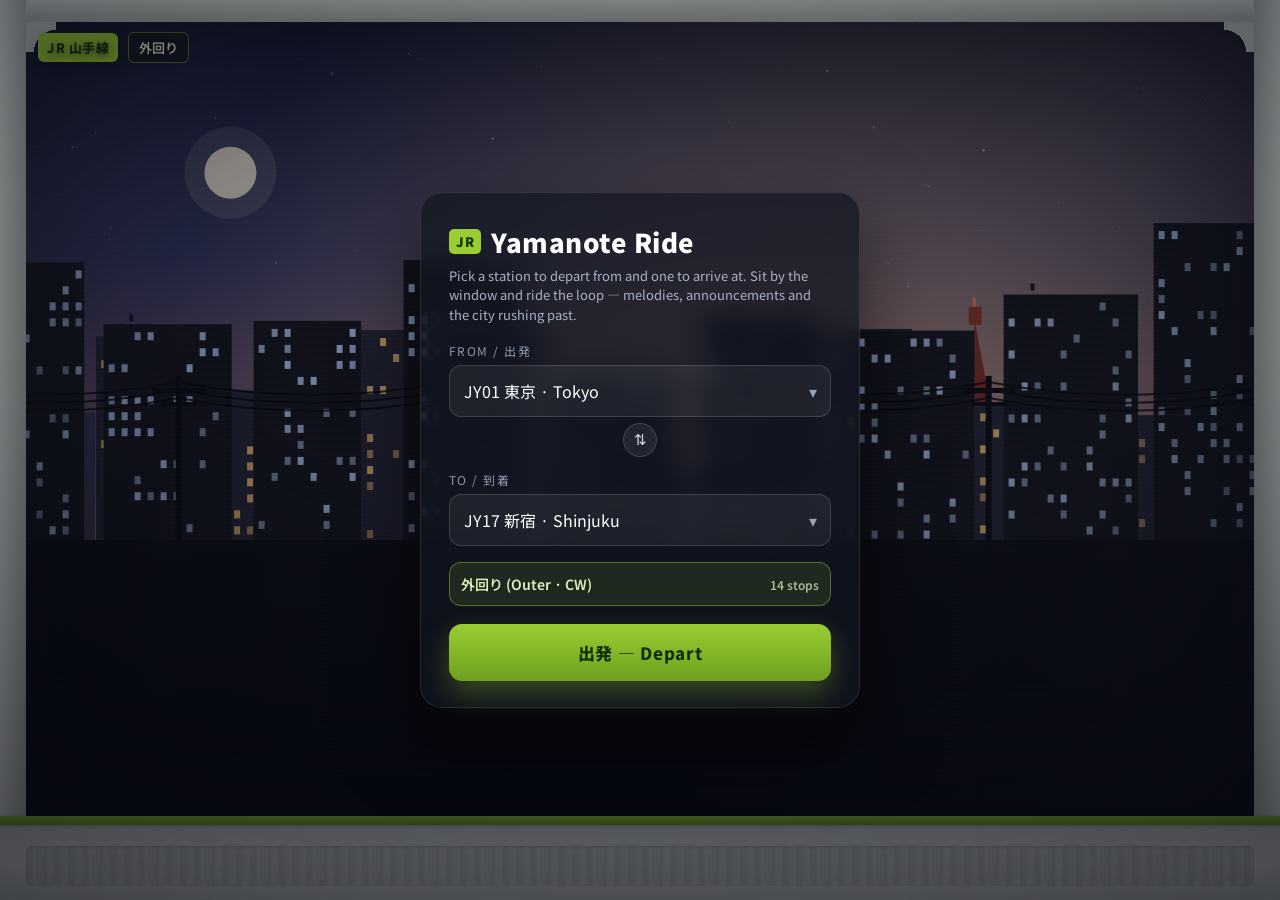
==== JR-ride.html @ 26946962 "Add files via upload" ====
<!--
  ============================================================
   YAMANOTE RIDE  —  ride the window, not the map
  ============================================================
   HOW TO ADD YOUR OWN SOUNDS
   --------------------------------------------------------
   Every station below has a `sounds` object:
       melody       -> departure melody (plays when LEAVING that station)
       announcement -> arrival announcement (plays when PULLING IN)
       ambience     -> optional per-station platform ambience (looped)
   Put a URL (mp3/ogg/wav) in any of these. Leave it null and a
   synthesized placeholder is generated automatically, so the ride
   is never silent or broken.

   Shared sounds live in SHARED below:
       doorChime        -> short chime when doors close / depart
       transitAmbience  -> looping "train running" sound (overrides synth clatter)

   Example:
       sounds:{ melody:'sounds/shibuya_melody.mp3',
                announcement:'sounds/shibuya_arrival.mp3',
                ambience:null }

   You can also tune the pacing in TIMING / SPEED near the bottom
   of the CONFIG block.
  ============================================================
-->
<!DOCTYPE html>
<html lang="ja">
<head>
<meta charset="utf-8">
<meta name="viewport" content="width=device-width, initial-scale=1, maximum-scale=1">
<link rel="preconnect" href="https://fonts.googleapis.com">
<link rel="preconnect" href="https://fonts.gstatic.com" crossorigin>
<link href="https://fonts.googleapis.com/css2?family=Noto+Sans+JP:wght@400;500;700;900&family=M+PLUS+Rounded+1c:wght@500;700;800&display=swap" rel="stylesheet">
<style>
  :root{
    --green:#9ACD32;        /* Yamanote uguisu green */
    --green-deep:#6fa01f;
    --ink:#1c2230;
    --paper:#f6f5ef;
    --frame:#cfd2cf;
    --frame-dark:#9aa09a;
  }
  *{box-sizing:border-box;margin:0;padding:0}
  html,body{height:100%;overflow:hidden;background:#0a0d18;
    font-family:"Noto Sans JP","Hiragino Kaku Gothic ProN","Hiragino Sans","Yu Gothic",sans-serif;
    color:#fff;-webkit-font-smoothing:antialiased;user-select:none;-webkit-user-select:none}
  #app{position:fixed;inset:0;overflow:hidden}
  canvas{position:absolute;inset:0;width:100%;height:100%;display:block}

  /* ---------- glass / reflection ---------- */
  #glass{position:absolute;inset:0;pointer-events:none;z-index:5;
    box-shadow:inset 0 0 220px rgba(4,6,14,.72);
    background:
      linear-gradient(115deg, rgba(255,255,255,.05) 0%, rgba(255,255,255,0) 22%, rgba(255,255,255,0) 60%, rgba(255,255,255,.03) 100%),
      repeating-linear-gradient(0deg, rgba(255,255,255,.012) 0 2px, rgba(0,0,0,0) 2px 4px);}

  /* ---------- train interior window frame ---------- */
  #frame{position:absolute;inset:0;pointer-events:none;z-index:6}
  .bar{position:absolute;background:linear-gradient(180deg,#e7e9e4,#c2c6c1)}
  #f-top{top:0;left:0;right:0;height:22px;background:linear-gradient(180deg,#d7dad5,#a9aea8)}
  #f-left{top:0;bottom:0;left:0;width:26px;background:linear-gradient(90deg,#e3e6e1,#aeb3ad)}
  #f-right{top:0;bottom:0;right:0;width:26px;background:linear-gradient(270deg,#e3e6e1,#aeb3ad)}
  #f-bottom{left:0;right:0;bottom:0;height:84px;background:linear-gradient(180deg,#c8ccc6,#e9ebe6 55%,#d2d6cf)}
  #f-bottom::before{content:"";position:absolute;top:0;left:0;right:0;height:9px;
    background:linear-gradient(180deg,var(--green),var(--green-deep));
    box-shadow:0 1px 4px rgba(0,0,0,.25)}
  #f-bottom::after{content:"";position:absolute;left:26px;right:26px;bottom:14px;height:40px;border-radius:6px;
    background:repeating-linear-gradient(90deg,#bfc3bd 0 7px,#cdd1cb 7px 14px);
    box-shadow:inset 0 1px 3px rgba(0,0,0,.18);opacity:.85}
  /* rounded inner corners */
  .corner{position:absolute;width:30px;height:30px;background:radial-gradient(circle at var(--cx) var(--cy), transparent 0 22px, #c2c6c1 22px)}
  #c-tl{top:22px;left:26px;--cx:100%;--cy:100%}
  #c-tr{top:22px;right:26px;--cx:0;--cy:100%}

  /* ---------- HUD ---------- */
  #hud{position:absolute;top:32px;left:38px;z-index:8;display:flex;gap:10px;align-items:center;
    text-shadow:0 2px 8px rgba(0,0,0,.6);transition:opacity .5s}
  .badge{background:var(--green);color:#13310a;font-weight:800;border-radius:6px;
    padding:5px 9px;font-size:13px;letter-spacing:.04em;box-shadow:0 4px 14px rgba(0,0,0,.35)}
  #dirTag{font-size:13px;font-weight:600;color:#e9efd9;background:rgba(20,26,16,.5);
    border:1px solid rgba(154,205,50,.5);padding:5px 10px;border-radius:6px;backdrop-filter:blur(4px)}

  /* ---------- station sign ---------- */
  #signWrap{position:absolute;left:50%;top:14%;transform:translate(-50%,30px);z-index:9;
    opacity:0;transition:transform .7s cubic-bezier(.2,.8,.2,1),opacity .6s;pointer-events:none;width:min(560px,86vw)}
  #signWrap.show{opacity:1;transform:translate(-50%,0)}
  #sign{background:var(--paper);border-radius:14px;padding:16px 20px 12px;color:var(--ink);
    box-shadow:0 18px 50px rgba(0,0,0,.55),0 0 0 3px rgba(255,255,255,.5) inset;position:relative;
    font-family:"M PLUS Rounded 1c","Noto Sans JP",sans-serif}
  #sign .kana{font-size:14px;color:#7a8068;text-align:center;letter-spacing:.18em;font-weight:500}
  #sign .kanji{font-size:clamp(34px,7vw,52px);font-weight:800;text-align:center;line-height:1.05;letter-spacing:.06em}
  #sign .romaji{font-size:15px;text-align:center;letter-spacing:.34em;text-transform:uppercase;color:#3a4150;margin-top:2px;font-weight:700}
  #sign .lineband{margin-top:12px;height:30px;border-radius:16px;background:linear-gradient(180deg,var(--green),var(--green-deep));
    display:flex;align-items:center;justify-content:space-between;padding:0 14px;position:relative}
  #sign .nb{position:absolute;left:50%;top:50%;transform:translate(-50%,-50%);
    width:44px;height:44px;border-radius:50%;background:#fff;border:3px solid var(--green-deep);
    display:flex;flex-direction:column;align-items:center;justify-content:center;color:#2c3a14;box-shadow:0 4px 10px rgba(0,0,0,.3)}
  #sign .nb b{font-size:9px;letter-spacing:.06em;line-height:1;margin-top:2px}
  #sign .nb span{font-size:18px;font-weight:800;line-height:1}
  #sign .adj{color:#163a06;font-size:13px;font-weight:700;display:flex;align-items:center;gap:4px;max-width:38%;overflow:hidden;white-space:nowrap}
  #sign .adj.r{justify-content:flex-end}

  /* ---------- subtitle ---------- */
  #subtitle{position:absolute;left:50%;bottom:118px;transform:translateX(-50%);z-index:8;text-align:center;
    opacity:0;transition:opacity .5s;pointer-events:none;width:90%}
  #subtitle.show{opacity:1}
  #subtitle .jp{font-size:clamp(20px,4vw,30px);font-weight:700;text-shadow:0 3px 14px rgba(0,0,0,.8)}
  #subtitle .en{font-size:14px;letter-spacing:.16em;color:#dfe4ef;margin-top:2px;text-shadow:0 2px 10px rgba(0,0,0,.8)}

  /* ---------- setup card ---------- */
  #setup{position:absolute;inset:0;z-index:12;display:flex;align-items:center;justify-content:center;
    background:radial-gradient(120% 90% at 50% 30%, rgba(8,11,22,.25), rgba(6,8,16,.78));transition:opacity .6s}
  .card{width:min(440px,90vw);background:rgba(17,21,33,.72);backdrop-filter:blur(14px);
    border:1px solid rgba(255,255,255,.1);border-radius:22px;padding:30px 28px 26px;
    box-shadow:0 30px 80px rgba(0,0,0,.6)}
  .card h1{font-size:26px;font-weight:900;letter-spacing:.02em;display:flex;align-items:center;gap:10px}
  .card h1 .jr{background:var(--green);color:#13310a;font-size:13px;padding:3px 7px;border-radius:5px}
  .card p.sub{color:#aab2c4;font-size:13px;margin-top:6px;line-height:1.5}
  .field{margin-top:18px}
  .field label{display:block;font-size:12px;letter-spacing:.12em;text-transform:uppercase;color:#8e97ab;margin-bottom:6px}
  .selrow{position:relative}
  select{width:100%;appearance:none;background:rgba(255,255,255,.06);border:1px solid rgba(255,255,255,.14);
    color:#fff;font-size:16px;padding:13px 40px 13px 14px;border-radius:12px;cursor:pointer;
    font-family:inherit}
  select:focus{outline:none;border-color:var(--green)}
  .selrow::after{content:"▾";position:absolute;right:14px;top:50%;transform:translateY(-50%);color:#9aa3b6;pointer-events:none}
  option{background:#161b29;color:#fff}
  .swap{display:flex;justify-content:center;margin:6px 0 -4px}
  .swap button{background:rgba(255,255,255,.07);border:1px solid rgba(255,255,255,.14);color:#cfd6e4;
    width:34px;height:34px;border-radius:50%;cursor:pointer;font-size:15px;transition:.2s}
  .swap button:hover{background:var(--green);color:#13310a;transform:rotate(180deg)}
  #dirBtn{width:100%;margin-top:16px;background:rgba(154,205,50,.12);border:1px solid rgba(154,205,50,.45);
    color:#dff0bd;border-radius:12px;padding:11px;font-size:14px;font-weight:600;cursor:pointer;display:flex;
    justify-content:space-between;align-items:center;font-family:inherit;transition:.2s}
  #dirBtn:hover{background:rgba(154,205,50,.2)}
  #dirBtn .hint{font-size:12px;color:#a9b89a}
  #departBtn{width:100%;margin-top:18px;background:linear-gradient(180deg,var(--green),var(--green-deep));
    color:#10300a;border:none;border-radius:13px;padding:16px;font-size:17px;font-weight:800;letter-spacing:.04em;
    cursor:pointer;font-family:inherit;box-shadow:0 12px 30px rgba(154,205,50,.32);transition:.15s}
  #departBtn:hover{filter:brightness(1.06);transform:translateY(-1px)}
  #departBtn:active{transform:translateY(0)}
  #departBtn:disabled{opacity:.45;cursor:not-allowed;filter:grayscale(.4)}

  /* ---------- ride controls ---------- */
  #controls{position:absolute;left:50%;bottom:22px;transform:translateX(-50%);z-index:10;
    display:none;align-items:center;gap:8px;background:rgba(14,18,29,.6);backdrop-filter:blur(10px);
    border:1px solid rgba(255,255,255,.1);border-radius:40px;padding:8px 12px;box-shadow:0 14px 40px rgba(0,0,0,.5)}
  #controls.show{display:flex}
  .ctrl{background:rgba(255,255,255,.08);border:none;color:#fff;width:42px;height:42px;border-radius:50%;
    cursor:pointer;font-size:17px;display:flex;align-items:center;justify-content:center;transition:.15s}
  .ctrl:hover{background:var(--green);color:#13310a}
  .ctrl.big{width:50px;height:50px;font-size:19px}
  #volRow{display:flex;align-items:center;gap:6px;padding:0 6px}
  #vol{width:78px;accent-color:var(--green);cursor:pointer}
  #exitBtn{font-size:13px;font-weight:600;padding:0 14px;width:auto;border-radius:21px}

  /* ---------- progress ticks ---------- */
  #progress{position:absolute;left:50%;bottom:104px;transform:translateX(-50%);z-index:8;
    display:none;gap:5px;align-items:center;max-width:90vw;flex-wrap:wrap;justify-content:center;
    background:rgba(10,13,22,.45);padding:8px 14px;border-radius:30px;backdrop-filter:blur(6px)}
  #progress.show{display:flex}
  .tick{width:9px;height:9px;border-radius:50%;background:rgba(255,255,255,.22);transition:.4s;position:relative}
  .tick.done{background:rgba(154,205,50,.55)}
  .tick.cur{background:var(--green);box-shadow:0 0 0 4px rgba(154,205,50,.3);transform:scale(1.35)}
  .tick.end{outline:2px solid rgba(255,255,255,.6);outline-offset:2px}

  /* ---------- arrived ---------- */
  #arrived{position:absolute;inset:0;z-index:13;display:none;align-items:center;justify-content:center;
    background:radial-gradient(120% 90% at 50% 40%, rgba(8,11,22,.3), rgba(5,7,14,.85));text-align:center}
  #arrived.show{display:flex}
  #arrived .inner{animation:rise .8s cubic-bezier(.2,.8,.2,1)}
  @keyframes rise{from{opacity:0;transform:translateY(24px)}to{opacity:1;transform:none}}
  #arrived .jp{font-size:clamp(40px,9vw,72px);font-weight:900;color:var(--green);text-shadow:0 6px 30px rgba(0,0,0,.6)}
  #arrived .en{font-size:16px;letter-spacing:.24em;color:#d6dceb;margin-top:8px}
  #arrived .dest{font-size:clamp(22px,4vw,30px);font-weight:700;margin-top:20px}
  #arrived button{margin-top:30px;background:rgba(255,255,255,.1);border:1px solid rgba(255,255,255,.25);
    color:#fff;border-radius:30px;padding:13px 28px;font-size:15px;font-weight:600;cursor:pointer;font-family:inherit;transition:.2s}
  #arrived button:hover{background:var(--green);color:#13310a;border-color:var(--green)}

  .hideUI{opacity:0!important}
  @media(max-width:600px){
    #hud{top:30px;left:30px}
    #f-bottom{height:72px}
    #signWrap{top:11%}
  }
</style>
</head>
<body>
<div id="app">
  <canvas id="scene"></canvas>

  <div id="glass"></div>
  <div id="frame">
    <div class="bar" id="f-top"></div>
    <div class="bar" id="f-left"></div>
    <div class="bar" id="f-right"></div>
    <div class="bar" id="f-bottom"></div>
    <div class="corner" id="c-tl"></div>
    <div class="corner" id="c-tr"></div>
  </div>

  <div id="hud">
    <div class="badge">JR 山手線</div>
    <div id="dirTag">—</div>
  </div>

  <div id="signWrap">
    <div id="sign">
      <div class="kana"></div>
      <div class="kanji"></div>
      <div class="romaji"></div>
      <div class="lineband">
        <div class="adj l"></div>
        <div class="nb"><b>JY</b><span>00</span></div>
        <div class="adj r"></div>
      </div>
    </div>
  </div>

  <div id="subtitle"><div class="jp"></div><div class="en"></div></div>

  <div id="progress"></div>

  <div id="controls">
    <button class="ctrl" id="exitBtn" title="New journey">✕ 出口</button>
    <button class="ctrl" id="prevInfo" title="Previous station" style="display:none">⏮</button>
    <button class="ctrl big" id="playBtn" title="Pause / Play">⏸</button>
    <button class="ctrl" id="skipBtn" title="Skip to next station">⏭</button>
    <div id="volRow">
      <button class="ctrl" id="muteBtn" title="Mute" style="width:34px;height:34px;font-size:15px;background:transparent">🔊</button>
      <input id="vol" type="range" min="0" max="100" value="80">
    </div>
  </div>

  <div id="setup">
    <div class="card">
      <h1><span class="jr">JR</span> Yamanote Ride</h1>
      <p class="sub">Pick a station to depart from and one to arrive at. Sit by the window and ride the loop — melodies, announcements and the city rushing past.</p>

      <div class="field">
        <label>From / 出発</label>
        <div class="selrow"><select id="fromSel"></select></div>
      </div>

      <div class="swap"><button id="swapBtn" title="Swap">⇅</button></div>

      <div class="field">
        <label>To / 到着</label>
        <div class="selrow"><select id="toSel"></select></div>
      </div>

      <button id="dirBtn">
        <span id="dirLabel">内回り</span>
        <span class="hint" id="dirHint">— stops</span>
      </button>

      <button id="departBtn">出発 — Depart</button>
    </div>
  </div>

  <div id="arrived">
    <div class="inner">
      <div class="jp">到着</div>
      <div class="en">YOU HAVE ARRIVED</div>
      <div class="dest" id="arrDest"></div>
      <button id="againBtn">もう一度 — Ride again</button>
    </div>
  </div>
</div>

<script>
/* ===================================================================
   CONFIG  —  edit station sounds here
   =================================================================== */
const STATIONS = [
  {no:1, kanji:'東京',         kana:'とうきょう',     romaji:'Tokyo',          sounds:{melody:null,announcement:null,ambience:null}},
  {no:2, kanji:'神田',         kana:'かんだ',         romaji:'Kanda',          sounds:{melody:null,announcement:null,ambience:null}},
  {no:3, kanji:'秋葉原',       kana:'あきはばら',     romaji:'Akihabara',      sounds:{melody:null,announcement:null,ambience:null}},
  {no:4, kanji:'御徒町',       kana:'おかちまち',     romaji:'Okachimachi',    sounds:{melody:null,announcement:null,ambience:null}},
  {no:5, kanji:'上野',         kana:'うえの',         romaji:'Ueno',           sounds:{melody:null,announcement:null,ambience:null}},
  {no:6, kanji:'鶯谷',         kana:'うぐいすだに',   romaji:'Uguisudani',     sounds:{melody:null,announcement:null,ambience:null}},
  {no:7, kanji:'日暮里',       kana:'にっぽり',       romaji:'Nippori',        sounds:{melody:null,announcement:null,ambience:null}},
  {no:8, kanji:'西日暮里',     kana:'にしにっぽり',   romaji:'Nishi-Nippori',  sounds:{melody:null,announcement:null,ambience:null}},
  {no:9, kanji:'田端',         kana:'たばた',         romaji:'Tabata',         sounds:{melody:null,announcement:null,ambience:null}},
  {no:10,kanji:'駒込',         kana:'こまごめ',       romaji:'Komagome',       sounds:{melody:null,announcement:null,ambience:null}},
  {no:11,kanji:'巣鴨',         kana:'すがも',         romaji:'Sugamo',         sounds:{melody:null,announcement:null,ambience:null}},
  {no:12,kanji:'大塚',         kana:'おおつか',       romaji:'Otsuka',         sounds:{melody:null,announcement:null,ambience:null}},
  {no:13,kanji:'池袋',         kana:'いけぶくろ',     romaji:'Ikebukuro',      sounds:{melody:null,announcement:null,ambience:null}},
  {no:14,kanji:'目白',         kana:'めじろ',         romaji:'Mejiro',         sounds:{melody:null,announcement:null,ambience:null}},
  {no:15,kanji:'高田馬場',     kana:'たかだのばば',   romaji:'Takadanobaba',   sounds:{melody:null,announcement:null,ambience:null}},
  {no:16,kanji:'新大久保',     kana:'しんおおくぼ',   romaji:'Shin-Okubo',     sounds:{melody:null,announcement:null,ambience:null}},
  {no:17,kanji:'新宿',         kana:'しんじゅく',     romaji:'Shinjuku',       sounds:{melody:null,announcement:null,ambience:null}},
  {no:18,kanji:'代々木',       kana:'よよぎ',         romaji:'Yoyogi',         sounds:{melody:null,announcement:null,ambience:null}},
  {no:19,kanji:'原宿',         kana:'はらじゅく',     romaji:'Harajuku',       sounds:{melody:null,announcement:null,ambience:null}},
  {no:20,kanji:'渋谷',         kana:'しぶや',         romaji:'Shibuya',        sounds:{melody:null,announcement:null,ambience:null}},
  {no:21,kanji:'恵比寿',       kana:'えびす',         romaji:'Ebisu',          sounds:{melody:null,announcement:null,ambience:null}},
  {no:22,kanji:'目黒',         kana:'めぐろ',         romaji:'Meguro',         sounds:{melody:null,announcement:null,ambience:null}},
  {no:23,kanji:'五反田',       kana:'ごたんだ',       romaji:'Gotanda',        sounds:{melody:null,announcement:null,ambience:null}},
  {no:24,kanji:'大崎',         kana:'おおさき',       romaji:'Osaki',          sounds:{melody:null,announcement:null,ambience:null}},
  {no:25,kanji:'品川',         kana:'しながわ',       romaji:'Shinagawa',      sounds:{melody:null,announcement:null,ambience:null}},
  {no:26,kanji:'高輪ゲートウェイ',kana:'たかなわゲートウェイ',romaji:'Takanawa Gateway',sounds:{melody:null,announcement:null,ambience:null}},
  {no:27,kanji:'田町',         kana:'たまち',         romaji:'Tamachi',        sounds:{melody:null,announcement:null,ambience:null}},
  {no:28,kanji:'浜松町',       kana:'はままつちょう', romaji:'Hamamatsucho',   sounds:{melody:null,announcement:null,ambience:null}},
  {no:29,kanji:'新橋',         kana:'しんばし',       romaji:'Shimbashi',      sounds:{melody:null,announcement:null,ambience:null}},
  {no:30,kanji:'有楽町',       kana:'ゆうらくちょう', romaji:'Yurakucho',      sounds:{melody:null,announcement:null,ambience:null}},
];

const SHARED = {
  doorChime: null,        // short chime on departure (synth fallback if null)
  transitAmbience: null,  // looping running-train sound (overrides synth clatter if set)
};

// TIMING (ms per phase) and SPEED — tweak the feel of the ride
const TIMING = { depart:4200, transit:5200, arrive:3600, dwell:2600 };
const SPEED  = { cruise:270, idleDrift:26 };   // px/sec
/* =================================================================== */


const N = STATIONS.length;

/* ---------- helpers ---------- */
const $ = s => document.querySelector(s);
const pad2 = n => String(n).padStart(2,'0');
function smooth(t){t=Math.max(0,Math.min(1,t));return t*t*(3-2*t);}
function hash(n){let x=Math.sin(n*127.1+311.7)*43758.5453;return x-Math.floor(x);}
function mulberry(a){return function(){a|=0;a=a+0x6D2B79F5|0;let t=Math.imul(a^a>>>15,1|a);t=t+Math.imul(t^t>>>7,61|t)^t;return((t^t>>>14)>>>0)/4294967296;};}

/* =========================================================
   AUDIO ENGINE
   ========================================================= */
const Audio_ = {
  ctx:null, master:null, melodyG:null, announceG:null, transitG:null, stationG:null,
  buffers:{}, noiseBuf:null, brownLoop:null,
  rumbleSrc:null, fileRumble:false, lastSpeed:0, muted:false, started:false,

  init(){
    if(this.started) return;
    const C = window.AudioContext||window.webkitAudioContext;
    const ctx = this.ctx = new C();
    this.master = ctx.createGain();   this.master.gain.value = 0.8;
    this.master.connect(ctx.destination);
    this.melodyG   = ctx.createGain(); this.melodyG.gain.value=0.9;   this.melodyG.connect(this.master);
    this.announceG = ctx.createGain(); this.announceG.gain.value=0.9; this.announceG.connect(this.master);
    this.transitG  = ctx.createGain(); this.transitG.gain.value=0;    this.transitG.connect(this.master);
    this.stationG  = ctx.createGain(); this.stationG.gain.value=0;     this.stationG.connect(this.master);

    this.noiseBuf  = this._noise(2,'white');
    this.brownLoop = this._noise(3,'brown');

    // continuous rumble (synth) OR file ambience
    if(SHARED.transitAmbience){
      this.fileRumble = true;
      this._loadBuffer(SHARED.transitAmbience).then(buf=>{
        if(!buf){ this.fileRumble=false; this._startSynthRumble(); return; }
        const s=ctx.createBufferSource(); s.buffer=buf; s.loop=true;
        s.connect(this.transitG); s.start(); this.rumbleSrc=s;
      });
    } else {
      this._startSynthRumble();
    }
    // station hum (synth, lowpassed brown)
    const hum=ctx.createBufferSource(); hum.buffer=this.brownLoop; hum.loop=true;
    const hlp=ctx.createBiquadFilter(); hlp.type='lowpass'; hlp.frequency.value=520;
    const hg=ctx.createGain(); hg.gain.value=0.5;
    hum.connect(hlp).connect(hg).connect(this.stationG); hum.start();

    setInterval(()=>this._clackScheduler(),40);
    this.nextClack = 0;
    this.started = true;
  },

  _startSynthRumble(){
    const ctx=this.ctx;
    const s=ctx.createBufferSource(); s.buffer=this.brownLoop; s.loop=true;
    const lp=ctx.createBiquadFilter(); lp.type='lowpass'; lp.frequency.value=330;
    s.connect(lp).connect(this.transitG); s.start(); this.rumbleSrc=s;
  },

  _noise(sec,type){
    const ctx=this.ctx, len=ctx.sampleRate*sec, buf=ctx.createBuffer(1,len,ctx.sampleRate), d=buf.getChannelData(0);
    let last=0;
    for(let i=0;i<len;i++){const w=Math.random()*2-1;
      if(type==='brown'){last=(last+0.02*w)/1.02; d[i]=last*3.4;} else d[i]=w;}
    return buf;
  },

  resume(){ if(this.ctx&&this.ctx.state==='suspended') this.ctx.resume(); },

  setVolume(v){ if(this.master) this.master.gain.setTargetAtTime(this.muted?0:v, this.ctx.currentTime, .05); this._vol=v; },
  setMuted(m){ this.muted=m; this.setVolume(this._vol??0.8); },

  /* gains follow train speed each frame */
  updateSpeed(spd, playing){
    this.lastSpeed=spd;
    if(!this.ctx) return;
    const t=this.ctx.currentTime, sN=Math.min(1,spd/SPEED.cruise);
    this.transitG.gain.setTargetAtTime(playing? sN*0.9 : 0, t, 0.25);
    this.stationG.gain.setTargetAtTime(playing? (1-sN)*0.45 : 0, t, 0.35);
  },

  _clackScheduler(){
    if(!this.ctx || this.fileRumble) return;
    const t=this.ctx.currentTime, sN=Math.min(1,this.lastSpeed/SPEED.cruise);
    if(sN<0.14){ this.nextClack=t+0.1; return; }
    const interval=0.6-0.32*sN;
    while(this.nextClack < t+0.2){
      this._clack(this.nextClack, 0.22*sN);
      this._clack(this.nextClack+0.16, 0.18*sN);
      this.nextClack += interval;
    }
  },
  _clack(when, amp){
    const ctx=this.ctx;
    const src=ctx.createBufferSource(); src.buffer=this.noiseBuf;
    const bp=ctx.createBiquadFilter(); bp.type='bandpass'; bp.frequency.value=800+Math.random()*500; bp.Q.value=1.1;
    const g=ctx.createGain();
    g.gain.setValueAtTime(0,when); g.gain.linearRampToValueAtTime(amp,when+0.005); g.gain.exponentialRampToValueAtTime(0.001,when+0.12);
    src.connect(bp).connect(g).connect(this.master);
    src.start(when, Math.random()*1.5, 0.13);
    const o=ctx.createOscillator(); o.type='sine'; o.frequency.setValueAtTime(68,when);
    const g2=ctx.createGain();
    g2.gain.setValueAtTime(0,when); g2.gain.linearRampToValueAtTime(amp*0.8,when+0.006); g2.gain.exponentialRampToValueAtTime(0.001,when+0.14);
    o.connect(g2).connect(this.master); o.start(when); o.stop(when+0.16);
  },

  async _loadBuffer(url){
    if(this.buffers[url]!==undefined) return this.buffers[url];
    try{
      const r=await fetch(url); const a=await r.arrayBuffer();
      const b=await this.ctx.decodeAudioData(a);
      this.buffers[url]=b; return b;
    }catch(e){ console.warn('audio load failed:',url,e); this.buffers[url]=null; return null; }
  },
  _playBuffer(url,dest){
    this._loadBuffer(url).then(b=>{ if(!b) return;
      const s=this.ctx.createBufferSource(); s.buffer=b; s.connect(dest); s.start();
    });
  },

  /* ---- one-shots ---- */
  melody(st){
    this.resume();
    if(st.sounds.melody){ this._playBuffer(st.sounds.melody,this.melodyG); }
    else this._synthMelody(st.no);
  },
  announcement(st){
    this.resume();
    if(st.sounds.announcement){ this._playBuffer(st.sounds.announcement,this.announceG); }
    else this._synthChime();
  },
  doorChime(){
    this.resume();
    if(SHARED.doorChime){ this._playBuffer(SHARED.doorChime,this.announceG); return; }
    const t0=this.ctx.currentTime;
    for(let i=0;i<3;i++) this._tone(680,t0+i*0.16,0.13,0.16,this.announceG,'sine');
  },

  _marimba(freq,when,dur,dest){
    const ctx=this.ctx;
    const o=ctx.createOscillator(); o.type='triangle'; o.frequency.value=freq;
    const o2=ctx.createOscillator(); o2.type='sine'; o2.frequency.value=freq*2.01;
    const lp=ctx.createBiquadFilter(); lp.type='lowpass'; lp.frequency.value=freq*4;
    const g=ctx.createGain(); const g2=ctx.createGain(); g2.gain.value=0.25;
    g.gain.setValueAtTime(0,when); g.gain.linearRampToValueAtTime(0.5,when+0.012);
    g.gain.exponentialRampToValueAtTime(0.0008,when+dur);
    o.connect(lp); o2.connect(g2).connect(lp); lp.connect(g).connect(dest);
    o.start(when); o2.start(when); o.stop(when+dur+0.05); o2.stop(when+dur+0.05);
  },
  _synthMelody(seed){
    const ctx=this.ctx, t0=ctx.currentTime+0.03;
    const penta=[0,2,4,7,9,12,14,16], base=523.25;
    const r=mulberry(seed*977+13);
    const n=6+Math.floor(r()*4); let time=t0; let prev=-1;
    for(let i=0;i<n;i++){
      let idx=Math.floor(r()*penta.length); if(idx===prev) idx=(idx+1)%penta.length; prev=idx;
      const freq=base*Math.pow(2,penta[idx]/12);
      this._marimba(freq,time,0.55,this.melodyG);
      time += 0.17+r()*0.07;
    }
  },
  _bell(freq,when,dest){
    const ctx=this.ctx;
    [1,2.0,3.01].forEach((m,i)=>{
      const o=ctx.createOscillator(); o.type='sine'; o.frequency.value=freq*m;
      const g=ctx.createGain(); const amp=[0.5,0.18,0.08][i];
      g.gain.setValueAtTime(0,when); g.gain.linearRampToValueAtTime(amp,when+0.01);
      g.gain.exponentialRampToValueAtTime(0.0006,when+1.3);
      o.connect(g).connect(dest); o.start(when); o.stop(when+1.4);
    });
  },
  _synthChime(){ const t=this.ctx.currentTime+0.02; this._bell(987.77,t,this.announceG); this._bell(739.99,t+0.46,this.announceG); },
  _tone(freq,when,dur,amp,dest,type){
    const ctx=this.ctx, o=ctx.createOscillator(); o.type=type||'sine'; o.frequency.value=freq;
    const g=ctx.createGain(); g.gain.setValueAtTime(0,when); g.gain.linearRampToValueAtTime(amp,when+0.01);
    g.gain.exponentialRampToValueAtTime(0.001,when+dur);
    o.connect(g).connect(dest); o.start(when); o.stop(when+dur+0.03);
  },
};

/* =========================================================
   SCENE  (canvas parallax cityscape)
   ========================================================= */
const Scene = {
  cv:null, ctx:null, W:0, H:0, dpr:1, worldX:0, time:0, horizon:0,
  stars:[],
  init(){
    this.cv=$('#scene'); this.ctx=this.cv.getContext('2d');
    this.resize(); window.addEventListener('resize',()=>this.resize());
    for(let i=0;i<120;i++) this.stars.push({x:Math.random(),y:Math.random()*0.45,r:Math.random()*1.3+0.2,t:Math.random()*6.28});
  },
  resize(){
    this.dpr=Math.min(2,window.devicePixelRatio||1);
    this.W=window.innerWidth; this.H=window.innerHeight;
    this.cv.width=this.W*this.dpr; this.cv.height=this.H*this.dpr;
    this.ctx.setTransform(this.dpr,0,0,this.dpr,0,0);
    this.horizon=this.H*0.60;
  },
  advance(spd,dt){ this.worldX += spd*dt; this.time += dt; },

  draw(spd){
    const c=this.ctx, W=this.W, H=this.H, hz=this.horizon, sN=Math.min(1,spd/SPEED.cruise);
    c.clearRect(0,0,W,H);

    // sway
    const bob = Math.sin(this.time*2.1)*2.2*sN + Math.sin(this.time*5.3)*0.6*sN;
    c.save(); c.translate(0,bob);

    // sky
    const sky=c.createLinearGradient(0,-4,0,hz+40);
    sky.addColorStop(0,'#141934'); sky.addColorStop(0.45,'#33365e');
    sky.addColorStop(0.8,'#7a5b73'); sky.addColorStop(1,'#e0a173');
    c.fillStyle=sky; c.fillRect(0,-6,W,hz+46);
    // glow near horizon
    const glow=c.createRadialGradient(W*0.7,hz,10,W*0.7,hz,W*0.6);
    glow.addColorStop(0,'rgba(255,196,140,.5)'); glow.addColorStop(1,'rgba(255,196,140,0)');
    c.fillStyle=glow; c.fillRect(0,0,W,hz+40);
    // stars
    for(const s of this.stars){const tw=0.5+0.5*Math.sin(this.time*1.5+s.t);
      c.globalAlpha=tw*0.7*(1-s.y/0.45); c.fillStyle='#fff';
      c.beginPath(); c.arc(s.x*W,s.y*H,s.r,0,6.28); c.fill();}
    c.globalAlpha=1;
    // moon
    c.fillStyle='rgba(248,240,220,.9)'; c.beginPath(); c.arc(W*0.18,hz*0.32,26,0,6.28); c.fill();
    c.fillStyle='rgba(248,240,220,.12)'; c.beginPath(); c.arc(W*0.18,hz*0.32,46,0,6.28); c.fill();

    // building layers (back -> front)
    this._buildings({parallax:0.14, cellW:150, minH:60, maxH:150, color:'#3a3a55', win:false, seed:10, landmarks:true});
    this._buildings({parallax:0.34, cellW:120, minH:80, maxH:230, color:'#262738', win:true,  seed:55, winColor:'#ffca7a', winChance:0.35});
    this._buildings({parallax:0.66, cellW:150, minH:120,maxH:320, color:'#15161f', win:true,  seed:120,winColor:'#bcd4ff', winChance:0.28});

    // ground
    const gr=c.createLinearGradient(0,hz,0,H);
    gr.addColorStop(0,'#0d0e16'); gr.addColorStop(1,'#05060c');
    c.fillStyle=gr; c.fillRect(0,hz,W,H-hz+8);

    // poles & wires (fast)
    this._wires(sN);

    // speed streaks
    if(sN>0.25){
      c.strokeStyle='rgba(255,255,255,'+(0.05*sN)+')'; c.lineWidth=1;
      for(let i=0;i<6;i++){const y=hz*0.3+ (this.worldX*0.4+i*70)%(hz*0.7);
        const len=40+sN*120; const x=(this.worldX*2.0+i*220)%(W+len)-len;
        c.beginPath(); c.moveTo(x,y); c.lineTo(x+len,y); c.stroke();}
    }
    c.restore();
  },

  _buildings(L){
    const c=this.ctx, W=this.W, hz=this.horizon, off=this.worldX*L.parallax;
    const start=Math.floor(off/L.cellW)-1, end=start+Math.ceil(W/L.cellW)+2;
    for(let cell=start;cell<=end;cell++){
      const x=cell*L.cellW-off;
      const r1=hash(cell*1.7+L.seed), r2=hash(cell*3.1+L.seed+0.5);
      // landmark?
      if(L.landmarks && hash(cell*5.3+L.seed)>0.93){
        if(cell%2===0) this._tower(x+L.cellW*0.3,hz,1+r1*0.4);
        else this._skytree(x+L.cellW*0.3,hz,1+r1*0.3);
        continue;
      }
      const h=L.minH+r1*(L.maxH-L.minH);
      const bw=L.cellW*(0.66+r2*0.28);
      const y=hz-h;
      c.fillStyle=L.color; c.fillRect(x,y,bw,h+6);
      // rooftop bits
      if(r2>0.6){c.fillRect(x+bw*0.2,y-6-r1*8,4,7); }
      // windows
      if(L.win){
        const cols=Math.max(2,Math.floor(bw/13)), rows=Math.floor(h/16);
        for(let wx=0;wx<cols;wx++)for(let wy=0;wy<rows;wy++){
          if(hash(cell*7.3+wx*13.7+wy*0.9+L.seed) < L.winChance){
            c.fillStyle=L.winColor; c.globalAlpha=0.55+hash(cell+wx+wy)*0.4;
            c.fillRect(x+5+wx*13, y+8+wy*16, 6, 8);
          }
        }
        c.globalAlpha=1;
      }
    }
  },
  _tower(x,hz,s){ // Tokyo Tower silhouette
    const c=this.ctx, h=190*s, w=70*s, y=hz-h;
    c.fillStyle='#7a2e26';
    c.beginPath(); c.moveTo(x,hz); c.lineTo(x+w*0.5,y); c.lineTo(x+w,hz);
    c.lineTo(x+w*0.62,hz); c.lineTo(x+w*0.5,y+h*0.55); c.lineTo(x+w*0.38,hz); c.closePath(); c.fill();
    c.fillStyle='#8a352b'; c.fillRect(x+w*0.42,y-14*s,w*0.16,16*s);
    c.fillStyle='rgba(255,120,90,.8)'; c.fillRect(x+w*0.47,y-22*s,3,8*s);
  },
  _skytree(x,hz,s){
    const c=this.ctx, h=300*s, y=hz-h;
    c.fillStyle='#2a3340';
    c.beginPath(); c.moveTo(x+10,hz); c.lineTo(x+18,y+h*0.35); c.lineTo(x+22,y+h*0.35); c.lineTo(x+30,hz); c.closePath(); c.fill();
    c.fillRect(x+18,y+30,4,h*0.35);
    c.fillStyle='#37424f'; c.beginPath(); c.arc(x+20,y+h*0.34,11*s,0,6.28); c.fill();
    c.fillStyle='rgba(150,200,255,.5)'; c.fillRect(x+19,y,2,30);
  },
  _wires(sN){
    const c=this.ctx, W=this.W, hz=this.horizon, off=this.worldX*1.3, sp=270;
    const start=Math.floor(off/sp)-1, end=start+Math.ceil(W/sp)+2;
    const topY=hz-150;
    c.strokeStyle='rgba(8,9,14,.85)'; c.lineWidth=2;
    // wires
    c.beginPath();
    for(let p=start;p<=end;p++){
      const x=p*sp-off, x2=(p+1)*sp-off;
      for(let k=-1;k<=1;k++){
        const yo=k*8;
        c.moveTo(x,topY+yo); c.quadraticCurveTo((x+x2)/2,topY+yo+26,x2,topY+yo);
      }
    }
    c.stroke();
    // poles
    for(let p=start;p<=end;p++){
      const x=p*sp-off;
      c.fillStyle='#0a0b11'; c.fillRect(x-3,topY-14,6,hz-topY+14);
      c.fillRect(x-26,topY-2,52,5);
      c.fillRect(x-18,topY+12,36,4);
    }
  }
};

/* =========================================================
   JOURNEY  (state machine)
   ========================================================= */
const Ride = {
  route:[], dir:1, steps:[], idx:0, phaseStart:0, playing:false, riding:false,
  pausedAt:0, fromIdx:0, toIdx:16, lastT:performance.now(),

  /* route + direction */
  computeDir(){
    const f=this.fromIdx,t=this.toIdx;
    const fwd=(t-f+N)%N, bwd=(f-t+N)%N;
    this.dir = (this.autoDir!==undefined)? this.autoDir : (fwd<=bwd?1:-1);
  },
  buildRoute(){
    const r=[]; let i=this.fromIdx; r.push(i);
    if(this.fromIdx===this.toIdx){ this.route=[i]; return; }
    while(i!==this.toIdx){ i=(i+this.dir+N)%N; r.push(i); }
    this.route=r;
  },
  buildSteps(){
    const s=[]; const R=this.route;
    s.push({type:'depart',rpos:0});
    for(let k=1;k<R.length;k++){
      s.push({type:'transit',rpos:k});
      s.push({type:'arrive',rpos:k});
      s.push({type:'dwell',rpos:k,final:(k===R.length-1)});
      if(k<R.length-1) s.push({type:'depart',rpos:k});
    }
    this.steps=s;
  },
  stationOf(step){ return STATIONS[this.route[step.rpos]]; },

  start(){
    Audio_.init(); Audio_.resume();
    this.computeDir(); this.buildRoute(); this.buildSteps();
    this.idx=0; this.riding=true; this.playing=true;
    UI.enterRide();
    UI.buildProgress(this.route);
    this.phaseStart=performance.now();
    this.onStepStart();
  },
  finish(){
    this.playing=false;
    UI.showArrived(STATIONS[this.route[this.route.length-1]]);
  },
  exit(){
    this.riding=false; this.playing=false;
    UI.exitRide();
  },

  onStepStart(){
    const step=this.steps[this.idx]; if(!step) return this.finish();
    const st=this.stationOf(step);
    if(step.type==='depart'){
      UI.showSign(step.rpos);
      Audio_.doorChime();
      setTimeout(()=>{ if(this.playing) Audio_.melody(st); }, SHARED.doorChime?0:520);
      UI.clearSubtitle();
      this._hideSignTimer=setTimeout(()=>UI.hideSign(), TIMING.depart*0.62);
      if(step.rpos===0) UI.updateProgress(0);
    }
    else if(step.type==='transit'){ UI.hideSign(); UI.clearSubtitle(); }
    else if(step.type==='arrive'){
      UI.showSign(step.rpos);
      Audio_.announcement(st);
      UI.updateProgress(step.rpos);
      const last = step.rpos===this.route.length-1;
      UI.subtitle(`まもなく、${st.kanji}。`, (last?'Final stop · ':'Arriving at ')+st.romaji);
    }
    else if(step.type==='dwell'){
      if(step.final){ setTimeout(()=>{ if(this.playing) this.finish(); }, 600); }
      else UI.subtitle(`${st.kanji}`, 'Doors opening');
    }
  },

  duration(){ const t=this.steps[this.idx]; return TIMING[t.type]; },

  tick(now){
    let dt=(now-this.lastT)/1000; this.lastT=now;
    if(dt>0.1) dt=0.1;

    let spd=0;
    if(!this.riding){ spd=SPEED.idleDrift; }
    else if(this.playing){
      const step=this.steps[this.idx];
      const p=(now-this.phaseStart)/this.duration();
      if(step){
        if(step.type==='depart') spd=SPEED.cruise*smooth(p);
        else if(step.type==='transit') spd=SPEED.cruise;
        else if(step.type==='arrive') spd=SPEED.cruise*smooth(1-p);
        else spd=0;
      }
      if(p>=1){ this.idx++; this.phaseStart=now;
        if(this.idx>=this.steps.length) this.finish(); else this.onStepStart(); }
    } else { spd=0; } // paused

    Scene.advance(spd,dt);
    Scene.draw(spd);
    Audio_.updateSpeed(spd, this.riding && this.playing);
    requestAnimationFrame(t=>this.tick(t));
  },

  togglePlay(){
    if(!this.riding) return;
    if(this.playing){ this.playing=false; this.pausedAt=performance.now(); UI.setPlayIcon(false); }
    else { this.playing=true; this.phaseStart+=performance.now()-this.pausedAt; UI.setPlayIcon(true);
      Audio_.resume(); }
  },
  skip(){
    if(!this.riding||!this.playing) return;
    // jump to next 'arrive' step
    for(let j=this.idx+1;j<this.steps.length;j++){
      if(this.steps[j].type==='arrive'){ this.idx=j; this.phaseStart=performance.now(); clearTimeout(this._hideSignTimer); this.onStepStart(); return; }
    }
    this.finish();
  }
};

/* =========================================================
   UI
   ========================================================= */
const UI = {
  initSelects(){
    const f=$('#fromSel'), t=$('#toSel');
    STATIONS.forEach((s,i)=>{
      const o1=document.createElement('option'); o1.value=i; o1.textContent=`JY${pad2(s.no)} ${s.kanji} · ${s.romaji}`;
      const o2=o1.cloneNode(true); f.appendChild(o1); t.appendChild(o2);
    });
    f.value=0; t.value=16;
    Ride.fromIdx=0; Ride.toIdx=16;
    f.onchange=()=>{Ride.fromIdx=+f.value; Ride.autoDir=undefined; this.refreshDir();};
    t.onchange=()=>{Ride.toIdx=+t.value; Ride.autoDir=undefined; this.refreshDir();};
    $('#swapBtn').onclick=()=>{const a=f.value; f.value=t.value; t.value=a; Ride.fromIdx=+f.value; Ride.toIdx=+t.value; Ride.autoDir=undefined; this.refreshDir();};
    $('#dirBtn').onclick=()=>{ this.flipDir(); };
    this.refreshDir();
  },
  refreshDir(){
    const f=Ride.fromIdx,t=Ride.toIdx;
    const fwd=(t-f+N)%N, bwd=(f-t+N)%N;
    if(Ride.autoDir===undefined) Ride.dir=(fwd<=bwd?1:-1);
    else Ride.dir=Ride.autoDir;
    const stops = Ride.dir>0?fwd:bwd;
    const label = Ride.dir>0?'内回り (Inner · CCW)':'外回り (Outer · CW)';
    $('#dirLabel').textContent=label;
    $('#dirHint').textContent = (f===t)? 'same station' : `${stops} stop${stops!==1?'s':''}`;
    $('#dirTag').textContent = Ride.dir>0?'内回り':'外回り';
    $('#departBtn').disabled = (f===t);
  },
  flipDir(){ Ride.autoDir = (Ride.dir>0?-1:1); this.refreshDir(); },

  enterRide(){
    $('#setup').style.opacity='0'; $('#setup').style.pointerEvents='none';
    setTimeout(()=>$('#setup').style.display='none',600);
    $('#controls').classList.add('show');
    $('#progress').classList.add('show');
    $('#arrived').classList.remove('show');
    this.setPlayIcon(true);
  },
  exitRide(){
    $('#controls').classList.remove('show');
    $('#progress').classList.remove('show');
    $('#arrived').classList.remove('show');
    this.hideSign(); this.clearSubtitle();
    $('#setup').style.display='flex';
    requestAnimationFrame(()=>{ $('#setup').style.opacity='1'; $('#setup').style.pointerEvents='auto'; });
  },

  showSign(rpos){
    const R=Ride.route, st=STATIONS[R[rpos]];
    const prev = rpos>0? STATIONS[R[rpos-1]] : null;
    const next = rpos<R.length-1? STATIONS[R[rpos+1]] : null;
    const sign=$('#sign');
    sign.querySelector('.kana').textContent=st.kana;
    sign.querySelector('.kanji').textContent=st.kanji;
    sign.querySelector('.romaji').textContent=st.romaji;
    sign.querySelector('.nb span').textContent=pad2(st.no);
    sign.querySelector('.adj.l').innerHTML = prev? `← ${prev.kanji}` : '・';
    sign.querySelector('.adj.r').innerHTML = next? `${next.kanji} →` : '終点';
    $('#signWrap').classList.add('show');
  },
  hideSign(){ $('#signWrap').classList.remove('show'); },

  subtitle(jp,en){ const s=$('#subtitle'); s.querySelector('.jp').textContent=jp; s.querySelector('.en').textContent=en; s.classList.add('show'); },
  clearSubtitle(){ $('#subtitle').classList.remove('show'); },

  buildProgress(route){
    const p=$('#progress'); p.innerHTML='';
    route.forEach((si,k)=>{ const d=document.createElement('div'); d.className='tick'+(k===route.length-1?' end':''); d.dataset.k=k; p.appendChild(d); });
  },
  updateProgress(rpos){
    document.querySelectorAll('#progress .tick').forEach((el,k)=>{
      el.classList.toggle('done', k<rpos);
      el.classList.toggle('cur', k===rpos);
    });
  },

  setPlayIcon(playing){ $('#playBtn').textContent = playing?'⏸':'▶'; },

  showArrived(st){
    $('#arrDest').textContent = `${st.kanji} · ${st.romaji}`;
    $('#arrived').classList.add('show');
    this.hideSign(); this.clearSubtitle();
    $('#controls').classList.remove('show');
    $('#progress').classList.remove('show');
  },

  bindControls(){
    $('#departBtn').onclick=()=>Ride.start();
    $('#playBtn').onclick=()=>Ride.togglePlay();
    $('#skipBtn').onclick=()=>Ride.skip();
    $('#exitBtn').onclick=()=>Ride.exit();
    $('#againBtn').onclick=()=>{ $('#arrived').classList.remove('show'); Ride.exit(); };
    $('#vol').oninput=e=>{ Audio_.setVolume(+e.target.value/100); };
    $('#muteBtn').onclick=()=>{
      const m=!Audio_.muted; Audio_.setMuted(m);
      $('#muteBtn').textContent = m?'🔇':'🔊';
    };
  }
};

/* ---------- boot ---------- */
Scene.init();
UI.initSelects();
UI.bindControls();
Ride.lastT=performance.now();
requestAnimationFrame(t=>Ride.tick(t));
</script>
</body>
</html>
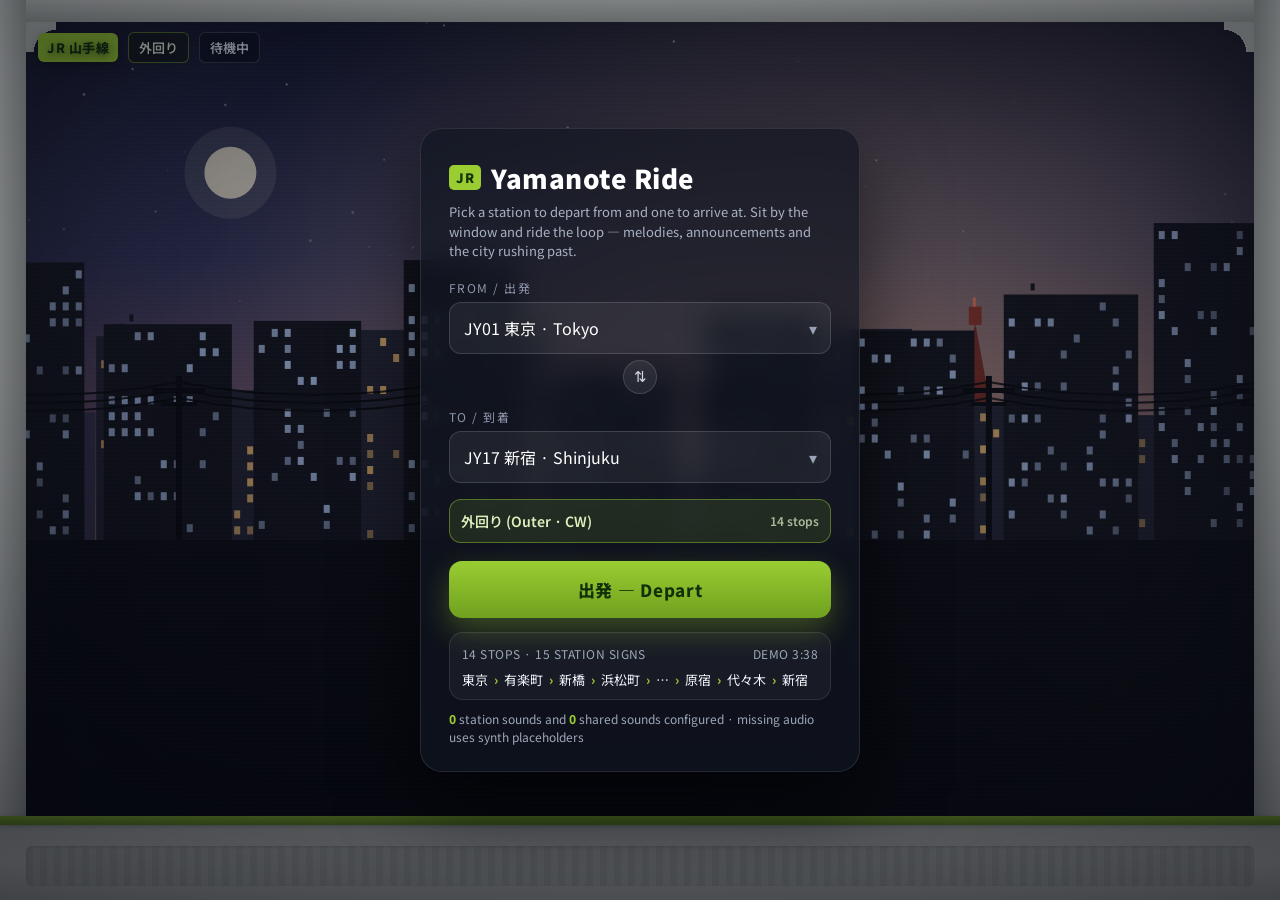
==== commit ea720a80: "Enhance Yamanote ride preview HUD" ====
--- a/JR-ride.html
+++ b/JR-ride.html
@@ -79,8 +79,9 @@
     text-shadow:0 2px 8px rgba(0,0,0,.6);transition:opacity .5s}
   .badge{background:var(--green);color:#13310a;font-weight:800;border-radius:6px;
     padding:5px 9px;font-size:13px;letter-spacing:.04em;box-shadow:0 4px 14px rgba(0,0,0,.35)}
-  #dirTag{font-size:13px;font-weight:600;color:#e9efd9;background:rgba(20,26,16,.5);
+  #dirTag,#phaseTag{font-size:13px;font-weight:600;color:#e9efd9;background:rgba(20,26,16,.5);
     border:1px solid rgba(154,205,50,.5);padding:5px 10px;border-radius:6px;backdrop-filter:blur(4px)}
+  #phaseTag{color:#dfe7f6;border-color:rgba(255,255,255,.18);background:rgba(10,14,25,.48)}
 
   /* ---------- station sign ---------- */
   #signWrap{position:absolute;left:50%;top:14%;transform:translate(-50%,30px);z-index:9;
@@ -142,6 +143,15 @@
   #departBtn:hover{filter:brightness(1.06);transform:translateY(-1px)}
   #departBtn:active{transform:translateY(0)}
   #departBtn:disabled{opacity:.45;cursor:not-allowed;filter:grayscale(.4)}
+  #routePreview{margin-top:14px;border:1px solid rgba(255,255,255,.1);border-radius:14px;
+    background:rgba(255,255,255,.045);padding:12px 12px 10px;color:#d9e1ee}
+  #routePreview .meta{display:flex;justify-content:space-between;gap:12px;font-size:12px;color:#9ea8ba;
+    letter-spacing:.04em;text-transform:uppercase;margin-bottom:8px}
+  #routePreview .stations{display:flex;gap:6px;overflow:hidden;white-space:nowrap;font-size:13px;line-height:1.5}
+  #routePreview .stations span{display:inline-flex;align-items:center;gap:6px;color:#f3f6fb}
+  #routePreview .stations span:not(:last-child)::after{content:'›';color:var(--green);font-weight:800}
+  #soundStatus{margin-top:10px;font-size:12px;color:#9ea8ba;line-height:1.45}
+  #soundStatus b{color:var(--green);font-weight:800}
 
   /* ---------- ride controls ---------- */
   #controls{position:absolute;left:50%;bottom:22px;transform:translateX(-50%);z-index:10;
@@ -204,6 +214,7 @@
   <div id="hud">
     <div class="badge">JR 山手線</div>
     <div id="dirTag">—</div>
+    <div id="phaseTag">待機中</div>
   </div>
 
   <div id="signWrap">
@@ -257,6 +268,12 @@
       </button>
 
       <button id="departBtn">出発 — Depart</button>
+
+      <div id="routePreview" aria-live="polite">
+        <div class="meta"><span id="routeMeta">—</span><span id="routeTime">—</span></div>
+        <div class="stations" id="routeStations"></div>
+      </div>
+      <div id="soundStatus"></div>
     </div>
   </div>
 
@@ -323,6 +340,7 @@
 /* ---------- helpers ---------- */
 const $ = s => document.querySelector(s);
 const pad2 = n => String(n).padStart(2,'0');
+const formatMs = ms => { const total=Math.max(0,Math.round(ms/1000)); const m=Math.floor(total/60), sec=String(total%60).padStart(2,'0'); return `${m}:${sec}`; };
 function smooth(t){t=Math.max(0,Math.min(1,t));return t*t*(3-2*t);}
 function hash(n){let x=Math.sin(n*127.1+311.7)*43758.5453;return x-Math.floor(x);}
 function mulberry(a){return function(){a|=0;a=a+0x6D2B79F5|0;let t=Math.imul(a^a>>>15,1|a);t=t+Math.imul(t^t>>>7,61|t)^t;return((t^t>>>14)>>>0)/4294967296;};}
@@ -683,10 +701,12 @@
   },
   finish(){
     this.playing=false;
+    UI.setPhase('到着');
     UI.showArrived(STATIONS[this.route[this.route.length-1]]);
   },
   exit(){
     this.riding=false; this.playing=false;
+    UI.setPhase('待機中');
     UI.exitRide();
   },
 
@@ -694,6 +714,7 @@
     const step=this.steps[this.idx]; if(!step) return this.finish();
     const st=this.stationOf(step);
     if(step.type==='depart'){
+      UI.setPhase('発車メロディ');
       UI.showSign(step.rpos);
       Audio_.doorChime();
       setTimeout(()=>{ if(this.playing) Audio_.melody(st); }, SHARED.doorChime?0:520);
@@ -701,8 +722,9 @@
       this._hideSignTimer=setTimeout(()=>UI.hideSign(), TIMING.depart*0.62);
       if(step.rpos===0) UI.updateProgress(0);
     }
-    else if(step.type==='transit'){ UI.hideSign(); UI.clearSubtitle(); }
+    else if(step.type==='transit'){ UI.setPhase('走行中'); UI.hideSign(); UI.clearSubtitle(); }
     else if(step.type==='arrive'){
+      UI.setPhase('到着放送');
       UI.showSign(step.rpos);
       Audio_.announcement(st);
       UI.updateProgress(step.rpos);
@@ -710,6 +732,7 @@
       UI.subtitle(`まもなく、${st.kanji}。`, (last?'Final stop · ':'Arriving at ')+st.romaji);
     }
     else if(step.type==='dwell'){
+      UI.setPhase(step.final?'終点':'停車中');
       if(step.final){ setTimeout(()=>{ if(this.playing) this.finish(); }, 600); }
       else UI.subtitle(`${st.kanji}`, 'Doors opening');
     }
@@ -787,7 +810,22 @@
     $('#dirHint').textContent = (f===t)? 'same station' : `${stops} stop${stops!==1?'s':''}`;
     $('#dirTag').textContent = Ride.dir>0?'内回り':'外回り';
     $('#departBtn').disabled = (f===t);
-  },
+    this.updateRoutePreview(f,t,stops);
+  },
+  updateRoutePreview(f,t,stops){
+    const route=[]; let i=f; route.push(i);
+    if(f!==t){ while(i!==t){ i=(i+Ride.dir+N)%N; route.push(i); } }
+    const travelMs = f===t ? 0 : TIMING.depart + (route.length-1)*(TIMING.transit+TIMING.arrive+TIMING.dwell) + Math.max(0,route.length-2)*TIMING.depart;
+    $('#routeMeta').textContent = f===t ? 'Choose a different destination' : `${stops} stop${stops!==1?'s':''} · ${route.length} station signs`;
+    $('#routeTime').textContent = f===t ? '—' : `demo ${formatMs(travelMs)}`;
+    const names = route.map(idx=>STATIONS[idx].kanji);
+    const compact = names.length>8 ? [...names.slice(0,4),'…',...names.slice(-3)] : names;
+    $('#routeStations').innerHTML = compact.map(name=>`<span>${name}</span>`).join('');
+    const stationFiles = STATIONS.reduce((sum,st)=>sum + ['melody','announcement','ambience'].filter(k=>!!st.sounds[k]).length,0);
+    const sharedFiles = ['doorChime','transitAmbience'].filter(k=>!!SHARED[k]).length;
+    $('#soundStatus').innerHTML = `<b>${stationFiles}</b> station sounds and <b>${sharedFiles}</b> shared sounds configured · missing audio uses synth placeholders`;
+  },
+  setPhase(text){ $('#phaseTag').textContent=text; },
   flipDir(){ Ride.autoDir = (Ride.dir>0?-1:1); this.refreshDir(); },
 
   enterRide(){
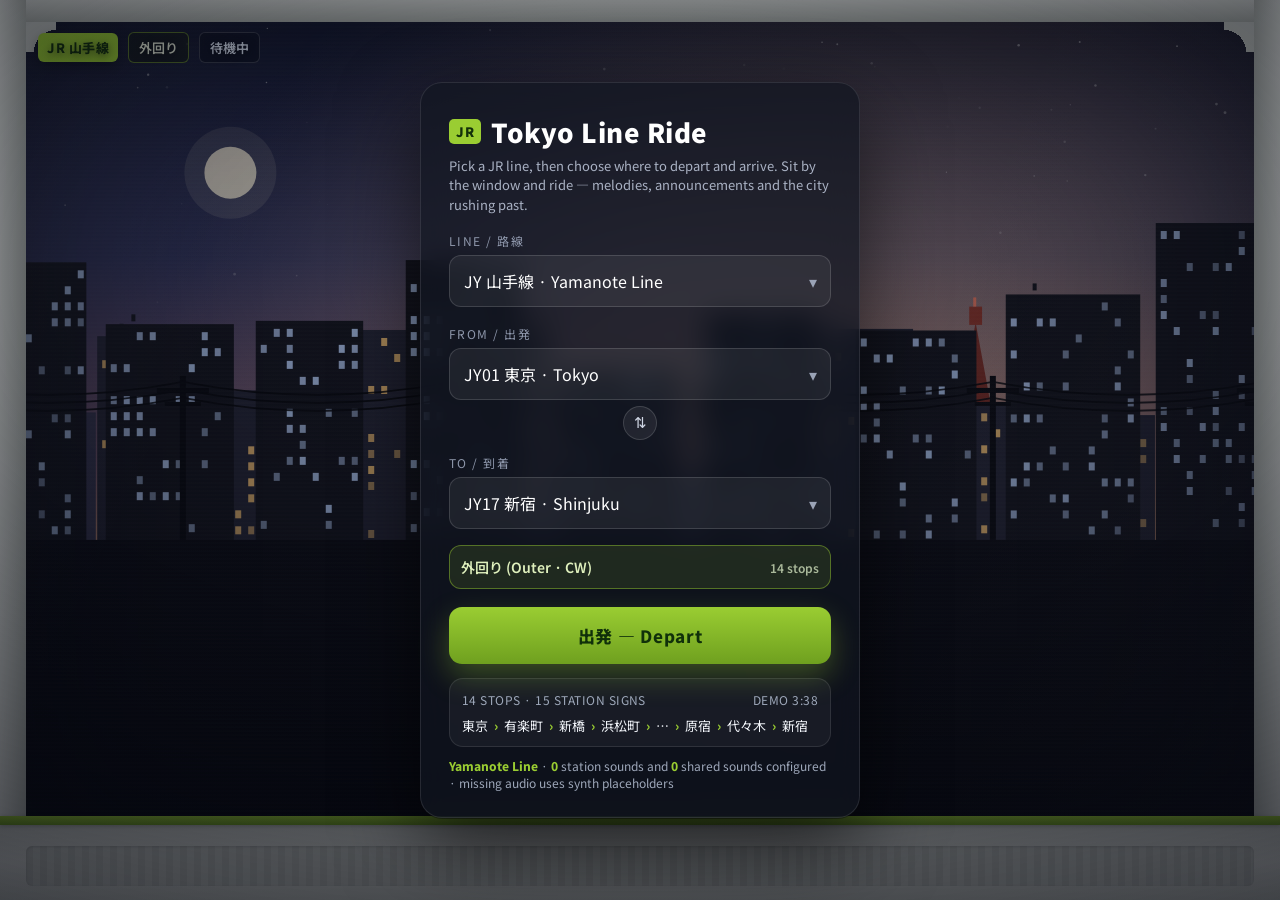
==== commit 99f7a787: "Add Chuo Line ride support" ====
--- a/JR-ride.html
+++ b/JR-ride.html
@@ -35,7 +35,7 @@
 <link href="https://fonts.googleapis.com/css2?family=Noto+Sans+JP:wght@400;500;700;900&family=M+PLUS+Rounded+1c:wght@500;700;800&display=swap" rel="stylesheet">
 <style>
   :root{
-    --green:#9ACD32;        /* Yamanote uguisu green */
+    --green:#9ACD32;        /* active JR line color */
     --green-deep:#6fa01f;
     --ink:#1c2230;
     --paper:#f6f5ef;
@@ -212,7 +212,7 @@
   </div>
 
   <div id="hud">
-    <div class="badge">JR 山手線</div>
+    <div class="badge" id="lineBadge">JR 山手線</div>
     <div id="dirTag">—</div>
     <div id="phaseTag">待機中</div>
   </div>
@@ -247,8 +247,13 @@
 
   <div id="setup">
     <div class="card">
-      <h1><span class="jr">JR</span> Yamanote Ride</h1>
-      <p class="sub">Pick a station to depart from and one to arrive at. Sit by the window and ride the loop — melodies, announcements and the city rushing past.</p>
+      <h1><span class="jr">JR</span> Tokyo Line Ride</h1>
+      <p class="sub">Pick a JR line, then choose where to depart and arrive. Sit by the window and ride — melodies, announcements and the city rushing past.</p>
+
+      <div class="field">
+        <label>Line / 路線</label>
+        <div class="selrow"><select id="lineSel"></select></div>
+      </div>
 
       <div class="field">
         <label>From / 出発</label>
@@ -291,39 +296,74 @@
 /* ===================================================================
    CONFIG  —  edit station sounds here
    =================================================================== */
-const STATIONS = [
-  {no:1, kanji:'東京',         kana:'とうきょう',     romaji:'Tokyo',          sounds:{melody:null,announcement:null,ambience:null}},
-  {no:2, kanji:'神田',         kana:'かんだ',         romaji:'Kanda',          sounds:{melody:null,announcement:null,ambience:null}},
-  {no:3, kanji:'秋葉原',       kana:'あきはばら',     romaji:'Akihabara',      sounds:{melody:null,announcement:null,ambience:null}},
-  {no:4, kanji:'御徒町',       kana:'おかちまち',     romaji:'Okachimachi',    sounds:{melody:null,announcement:null,ambience:null}},
-  {no:5, kanji:'上野',         kana:'うえの',         romaji:'Ueno',           sounds:{melody:null,announcement:null,ambience:null}},
-  {no:6, kanji:'鶯谷',         kana:'うぐいすだに',   romaji:'Uguisudani',     sounds:{melody:null,announcement:null,ambience:null}},
-  {no:7, kanji:'日暮里',       kana:'にっぽり',       romaji:'Nippori',        sounds:{melody:null,announcement:null,ambience:null}},
-  {no:8, kanji:'西日暮里',     kana:'にしにっぽり',   romaji:'Nishi-Nippori',  sounds:{melody:null,announcement:null,ambience:null}},
-  {no:9, kanji:'田端',         kana:'たばた',         romaji:'Tabata',         sounds:{melody:null,announcement:null,ambience:null}},
-  {no:10,kanji:'駒込',         kana:'こまごめ',       romaji:'Komagome',       sounds:{melody:null,announcement:null,ambience:null}},
-  {no:11,kanji:'巣鴨',         kana:'すがも',         romaji:'Sugamo',         sounds:{melody:null,announcement:null,ambience:null}},
-  {no:12,kanji:'大塚',         kana:'おおつか',       romaji:'Otsuka',         sounds:{melody:null,announcement:null,ambience:null}},
-  {no:13,kanji:'池袋',         kana:'いけぶくろ',     romaji:'Ikebukuro',      sounds:{melody:null,announcement:null,ambience:null}},
-  {no:14,kanji:'目白',         kana:'めじろ',         romaji:'Mejiro',         sounds:{melody:null,announcement:null,ambience:null}},
-  {no:15,kanji:'高田馬場',     kana:'たかだのばば',   romaji:'Takadanobaba',   sounds:{melody:null,announcement:null,ambience:null}},
-  {no:16,kanji:'新大久保',     kana:'しんおおくぼ',   romaji:'Shin-Okubo',     sounds:{melody:null,announcement:null,ambience:null}},
-  {no:17,kanji:'新宿',         kana:'しんじゅく',     romaji:'Shinjuku',       sounds:{melody:null,announcement:null,ambience:null}},
-  {no:18,kanji:'代々木',       kana:'よよぎ',         romaji:'Yoyogi',         sounds:{melody:null,announcement:null,ambience:null}},
-  {no:19,kanji:'原宿',         kana:'はらじゅく',     romaji:'Harajuku',       sounds:{melody:null,announcement:null,ambience:null}},
-  {no:20,kanji:'渋谷',         kana:'しぶや',         romaji:'Shibuya',        sounds:{melody:null,announcement:null,ambience:null}},
-  {no:21,kanji:'恵比寿',       kana:'えびす',         romaji:'Ebisu',          sounds:{melody:null,announcement:null,ambience:null}},
-  {no:22,kanji:'目黒',         kana:'めぐろ',         romaji:'Meguro',         sounds:{melody:null,announcement:null,ambience:null}},
-  {no:23,kanji:'五反田',       kana:'ごたんだ',       romaji:'Gotanda',        sounds:{melody:null,announcement:null,ambience:null}},
-  {no:24,kanji:'大崎',         kana:'おおさき',       romaji:'Osaki',          sounds:{melody:null,announcement:null,ambience:null}},
-  {no:25,kanji:'品川',         kana:'しながわ',       romaji:'Shinagawa',      sounds:{melody:null,announcement:null,ambience:null}},
-  {no:26,kanji:'高輪ゲートウェイ',kana:'たかなわゲートウェイ',romaji:'Takanawa Gateway',sounds:{melody:null,announcement:null,ambience:null}},
-  {no:27,kanji:'田町',         kana:'たまち',         romaji:'Tamachi',        sounds:{melody:null,announcement:null,ambience:null}},
-  {no:28,kanji:'浜松町',       kana:'はままつちょう', romaji:'Hamamatsucho',   sounds:{melody:null,announcement:null,ambience:null}},
-  {no:29,kanji:'新橋',         kana:'しんばし',       romaji:'Shimbashi',      sounds:{melody:null,announcement:null,ambience:null}},
-  {no:30,kanji:'有楽町',       kana:'ゆうらくちょう', romaji:'Yurakucho',      sounds:{melody:null,announcement:null,ambience:null}},
+const YAMANOTE_STATIONS = [
+  {line:'JY', no:1, kanji:'東京',         kana:'とうきょう',     romaji:'Tokyo',          sounds:{melody:null,announcement:null,ambience:null}},
+  {line:'JY', no:2, kanji:'神田',         kana:'かんだ',         romaji:'Kanda',          sounds:{melody:null,announcement:null,ambience:null}},
+  {line:'JY', no:3, kanji:'秋葉原',       kana:'あきはばら',     romaji:'Akihabara',      sounds:{melody:null,announcement:null,ambience:null}},
+  {line:'JY', no:4, kanji:'御徒町',       kana:'おかちまち',     romaji:'Okachimachi',    sounds:{melody:null,announcement:null,ambience:null}},
+  {line:'JY', no:5, kanji:'上野',         kana:'うえの',         romaji:'Ueno',           sounds:{melody:null,announcement:null,ambience:null}},
+  {line:'JY', no:6, kanji:'鶯谷',         kana:'うぐいすだに',   romaji:'Uguisudani',     sounds:{melody:null,announcement:null,ambience:null}},
+  {line:'JY', no:7, kanji:'日暮里',       kana:'にっぽり',       romaji:'Nippori',        sounds:{melody:null,announcement:null,ambience:null}},
+  {line:'JY', no:8, kanji:'西日暮里',     kana:'にしにっぽり',   romaji:'Nishi-Nippori',  sounds:{melody:null,announcement:null,ambience:null}},
+  {line:'JY', no:9, kanji:'田端',         kana:'たばた',         romaji:'Tabata',         sounds:{melody:null,announcement:null,ambience:null}},
+  {line:'JY', no:10,kanji:'駒込',         kana:'こまごめ',       romaji:'Komagome',       sounds:{melody:null,announcement:null,ambience:null}},
+  {line:'JY', no:11,kanji:'巣鴨',         kana:'すがも',         romaji:'Sugamo',         sounds:{melody:null,announcement:null,ambience:null}},
+  {line:'JY', no:12,kanji:'大塚',         kana:'おおつか',       romaji:'Otsuka',         sounds:{melody:null,announcement:null,ambience:null}},
+  {line:'JY', no:13,kanji:'池袋',         kana:'いけぶくろ',     romaji:'Ikebukuro',      sounds:{melody:null,announcement:null,ambience:null}},
+  {line:'JY', no:14,kanji:'目白',         kana:'めじろ',         romaji:'Mejiro',         sounds:{melody:null,announcement:null,ambience:null}},
+  {line:'JY', no:15,kanji:'高田馬場',     kana:'たかだのばば',   romaji:'Takadanobaba',   sounds:{melody:null,announcement:null,ambience:null}},
+  {line:'JY', no:16,kanji:'新大久保',     kana:'しんおおくぼ',   romaji:'Shin-Okubo',     sounds:{melody:null,announcement:null,ambience:null}},
+  {line:'JY', no:17,kanji:'新宿',         kana:'しんじゅく',     romaji:'Shinjuku',       sounds:{melody:null,announcement:null,ambience:null}},
+  {line:'JY', no:18,kanji:'代々木',       kana:'よよぎ',         romaji:'Yoyogi',         sounds:{melody:null,announcement:null,ambience:null}},
+  {line:'JY', no:19,kanji:'原宿',         kana:'はらじゅく',     romaji:'Harajuku',       sounds:{melody:null,announcement:null,ambience:null}},
+  {line:'JY', no:20,kanji:'渋谷',         kana:'しぶや',         romaji:'Shibuya',        sounds:{melody:null,announcement:null,ambience:null}},
+  {line:'JY', no:21,kanji:'恵比寿',       kana:'えびす',         romaji:'Ebisu',          sounds:{melody:null,announcement:null,ambience:null}},
+  {line:'JY', no:22,kanji:'目黒',         kana:'めぐろ',         romaji:'Meguro',         sounds:{melody:null,announcement:null,ambience:null}},
+  {line:'JY', no:23,kanji:'五反田',       kana:'ごたんだ',       romaji:'Gotanda',        sounds:{melody:null,announcement:null,ambience:null}},
+  {line:'JY', no:24,kanji:'大崎',         kana:'おおさき',       romaji:'Osaki',          sounds:{melody:null,announcement:null,ambience:null}},
+  {line:'JY', no:25,kanji:'品川',         kana:'しながわ',       romaji:'Shinagawa',      sounds:{melody:null,announcement:null,ambience:null}},
+  {line:'JY', no:26,kanji:'高輪ゲートウェイ',kana:'たかなわゲートウェイ',romaji:'Takanawa Gateway',sounds:{melody:null,announcement:null,ambience:null}},
+  {line:'JY', no:27,kanji:'田町',         kana:'たまち',         romaji:'Tamachi',        sounds:{melody:null,announcement:null,ambience:null}},
+  {line:'JY', no:28,kanji:'浜松町',       kana:'はままつちょう', romaji:'Hamamatsucho',   sounds:{melody:null,announcement:null,ambience:null}},
+  {line:'JY', no:29,kanji:'新橋',         kana:'しんばし',       romaji:'Shimbashi',      sounds:{melody:null,announcement:null,ambience:null}},
+  {line:'JY', no:30,kanji:'有楽町',       kana:'ゆうらくちょう', romaji:'Yurakucho',      sounds:{melody:null,announcement:null,ambience:null}},
 ];
 
+
+const CHUO_STATIONS = [
+  {line:'JC', no:1, kanji:'東京',       kana:'とうきょう',       romaji:'Tokyo',              sounds:{melody:null,announcement:null,ambience:null}},
+  {line:'JC', no:2, kanji:'神田',       kana:'かんだ',           romaji:'Kanda',              sounds:{melody:null,announcement:null,ambience:null}},
+  {line:'JC', no:3, kanji:'御茶ノ水',   kana:'おちゃのみず',     romaji:'Ochanomizu',         sounds:{melody:null,announcement:null,ambience:null}},
+  {line:'JC', no:4, kanji:'四ツ谷',     kana:'よつや',           romaji:'Yotsuya',            sounds:{melody:null,announcement:null,ambience:null}},
+  {line:'JC', no:5, kanji:'新宿',       kana:'しんじゅく',       romaji:'Shinjuku',           sounds:{melody:null,announcement:null,ambience:null}},
+  {line:'JC', no:6, kanji:'中野',       kana:'なかの',           romaji:'Nakano',             sounds:{melody:null,announcement:null,ambience:null}},
+  {line:'JC', no:7, kanji:'高円寺',     kana:'こうえんじ',       romaji:'Koenji',             sounds:{melody:null,announcement:null,ambience:null}},
+  {line:'JC', no:8, kanji:'阿佐ケ谷',   kana:'あさがや',         romaji:'Asagaya',            sounds:{melody:null,announcement:null,ambience:null}},
+  {line:'JC', no:9, kanji:'荻窪',       kana:'おぎくぼ',         romaji:'Ogikubo',            sounds:{melody:null,announcement:null,ambience:null}},
+  {line:'JC', no:10,kanji:'西荻窪',     kana:'にしおぎくぼ',     romaji:'Nishi-Ogikubo',      sounds:{melody:null,announcement:null,ambience:null}},
+  {line:'JC', no:11,kanji:'吉祥寺',     kana:'きちじょうじ',     romaji:'Kichijoji',          sounds:{melody:null,announcement:null,ambience:null}},
+  {line:'JC', no:12,kanji:'三鷹',       kana:'みたか',           romaji:'Mitaka',             sounds:{melody:null,announcement:null,ambience:null}},
+  {line:'JC', no:13,kanji:'武蔵境',     kana:'むさしさかい',     romaji:'Musashi-Sakai',      sounds:{melody:null,announcement:null,ambience:null}},
+  {line:'JC', no:14,kanji:'東小金井',   kana:'ひがしこがねい',   romaji:'Higashi-Koganei',    sounds:{melody:null,announcement:null,ambience:null}},
+  {line:'JC', no:15,kanji:'武蔵小金井', kana:'むさしこがねい',   romaji:'Musashi-Koganei',    sounds:{melody:null,announcement:null,ambience:null}},
+  {line:'JC', no:16,kanji:'国分寺',     kana:'こくぶんじ',       romaji:'Kokubunji',          sounds:{melody:null,announcement:null,ambience:null}},
+  {line:'JC', no:17,kanji:'西国分寺',   kana:'にしこくぶんじ',   romaji:'Nishi-Kokubunji',    sounds:{melody:null,announcement:null,ambience:null}},
+  {line:'JC', no:18,kanji:'国立',       kana:'くにたち',         romaji:'Kunitachi',          sounds:{melody:null,announcement:null,ambience:null}},
+  {line:'JC', no:19,kanji:'立川',       kana:'たちかわ',         romaji:'Tachikawa',          sounds:{melody:null,announcement:null,ambience:null}},
+  {line:'JC', no:20,kanji:'日野',       kana:'ひの',             romaji:'Hino',               sounds:{melody:null,announcement:null,ambience:null}},
+  {line:'JC', no:21,kanji:'豊田',       kana:'とよだ',           romaji:'Toyoda',             sounds:{melody:null,announcement:null,ambience:null}},
+  {line:'JC', no:22,kanji:'八王子',     kana:'はちおうじ',       romaji:'Hachioji',           sounds:{melody:null,announcement:null,ambience:null}},
+  {line:'JC', no:23,kanji:'西八王子',   kana:'にしはちおうじ',   romaji:'Nishi-Hachioji',     sounds:{melody:null,announcement:null,ambience:null}},
+  {line:'JC', no:24,kanji:'高尾',       kana:'たかお',           romaji:'Takao',              sounds:{melody:null,announcement:null,ambience:null}},
+];
+
+const LINES = {
+  JY: {id:'JY', name:'Yamanote Line', kanji:'山手線', badge:'JR 山手線', color:'#9ACD32', deep:'#6fa01f', circular:true, forward:'内回り (Inner · CCW)', reverse:'外回り (Outer · CW)', forwardShort:'内回り', reverseShort:'外回り', stations:YAMANOTE_STATIONS},
+  JC: {id:'JC', name:'Chūō Line', kanji:'中央線', badge:'JR 中央線', color:'#F15A24', deep:'#B84218', circular:false, forward:'下り (Westbound · Takao)', reverse:'上り (Eastbound · Tokyo)', forwardShort:'下り', reverseShort:'上り', stations:CHUO_STATIONS},
+};
+let currentLineId = 'JY';
+const currentLine = () => LINES[currentLineId];
+const stations = () => currentLine().stations;
 const SHARED = {
   doorChime: null,        // short chime on departure (synth fallback if null)
   transitAmbience: null,  // looping running-train sound (overrides synth clatter if set)
@@ -335,7 +375,7 @@
 /* =================================================================== */
 
 
-const N = STATIONS.length;
+const stationCount = () => stations().length;
 
 /* ---------- helpers ---------- */
 const $ = s => document.querySelector(s);
@@ -668,13 +708,20 @@
   /* route + direction */
   computeDir(){
     const f=this.fromIdx,t=this.toIdx;
-    const fwd=(t-f+N)%N, bwd=(f-t+N)%N;
-    this.dir = (this.autoDir!==undefined)? this.autoDir : (fwd<=bwd?1:-1);
+    if(currentLine().circular){
+      const n=stationCount(), fwd=(t-f+n)%n, bwd=(f-t+n)%n;
+      this.dir = (this.autoDir!==undefined)? this.autoDir : (fwd<=bwd?1:-1);
+    } else {
+      this.dir = (this.autoDir!==undefined)? this.autoDir : (t>=f?1:-1);
+    }
   },
   buildRoute(){
     const r=[]; let i=this.fromIdx; r.push(i);
     if(this.fromIdx===this.toIdx){ this.route=[i]; return; }
-    while(i!==this.toIdx){ i=(i+this.dir+N)%N; r.push(i); }
+    while(i!==this.toIdx){
+      i = currentLine().circular ? (i+this.dir+stationCount())%stationCount() : i+this.dir;
+      r.push(i);
+    }
     this.route=r;
   },
   buildSteps(){
@@ -688,7 +735,7 @@
     }
     this.steps=s;
   },
-  stationOf(step){ return STATIONS[this.route[step.rpos]]; },
+  stationOf(step){ return stations()[this.route[step.rpos]]; },
 
   start(){
     Audio_.init(); Audio_.resume();
@@ -702,7 +749,7 @@
   finish(){
     this.playing=false;
     UI.setPhase('到着');
-    UI.showArrived(STATIONS[this.route[this.route.length-1]]);
+    UI.showArrived(stations()[this.route[this.route.length-1]]);
   },
   exit(){
     this.riding=false; this.playing=false;
@@ -786,44 +833,73 @@
    ========================================================= */
 const UI = {
   initSelects(){
-    const f=$('#fromSel'), t=$('#toSel');
-    STATIONS.forEach((s,i)=>{
-      const o1=document.createElement('option'); o1.value=i; o1.textContent=`JY${pad2(s.no)} ${s.kanji} · ${s.romaji}`;
-      const o2=o1.cloneNode(true); f.appendChild(o1); t.appendChild(o2);
+    const lineSel=$('#lineSel'), f=$('#fromSel'), t=$('#toSel');
+    Object.values(LINES).forEach(line=>{
+      const o=document.createElement('option');
+      o.value=line.id; o.textContent=`${line.id} ${line.kanji} · ${line.name}`;
+      lineSel.appendChild(o);
     });
-    f.value=0; t.value=16;
-    Ride.fromIdx=0; Ride.toIdx=16;
+    lineSel.value=currentLineId;
+    const populateStations=()=>{
+      f.innerHTML=''; t.innerHTML='';
+      stations().forEach((s,i)=>{
+        const o1=document.createElement('option'); o1.value=i; o1.textContent=`${s.line}${pad2(s.no)} ${s.kanji} · ${s.romaji}`;
+        const o2=o1.cloneNode(true); f.appendChild(o1); t.appendChild(o2);
+      });
+      f.value=0; t.value=Math.min(16, stations().length-1);
+      Ride.fromIdx=+f.value; Ride.toIdx=+t.value; Ride.autoDir=undefined;
+    };
+    populateStations();
+    lineSel.onchange=()=>{ currentLineId=lineSel.value; this.applyLineTheme(); populateStations(); this.refreshDir(); };
     f.onchange=()=>{Ride.fromIdx=+f.value; Ride.autoDir=undefined; this.refreshDir();};
     t.onchange=()=>{Ride.toIdx=+t.value; Ride.autoDir=undefined; this.refreshDir();};
     $('#swapBtn').onclick=()=>{const a=f.value; f.value=t.value; t.value=a; Ride.fromIdx=+f.value; Ride.toIdx=+t.value; Ride.autoDir=undefined; this.refreshDir();};
     $('#dirBtn').onclick=()=>{ this.flipDir(); };
+    this.applyLineTheme();
     this.refreshDir();
   },
+  applyLineTheme(){
+    const line=currentLine();
+    document.documentElement.style.setProperty('--green', line.color);
+    document.documentElement.style.setProperty('--green-deep', line.deep);
+    $('#lineBadge').textContent=line.badge;
+    $('#sign .nb b').textContent=line.id;
+  },
   refreshDir(){
-    const f=Ride.fromIdx,t=Ride.toIdx;
-    const fwd=(t-f+N)%N, bwd=(f-t+N)%N;
-    if(Ride.autoDir===undefined) Ride.dir=(fwd<=bwd?1:-1);
-    else Ride.dir=Ride.autoDir;
-    const stops = Ride.dir>0?fwd:bwd;
-    const label = Ride.dir>0?'内回り (Inner · CCW)':'外回り (Outer · CW)';
-    $('#dirLabel').textContent=label;
+    const f=Ride.fromIdx,t=Ride.toIdx,line=currentLine();
+    let fwd,bwd;
+    if(line.circular){
+      const n=stationCount(); fwd=(t-f+n)%n; bwd=(f-t+n)%n;
+      Ride.dir = Ride.autoDir===undefined ? (fwd<=bwd?1:-1) : Ride.autoDir;
+    } else {
+      fwd=Math.max(0,t-f); bwd=Math.max(0,f-t);
+      Ride.dir = Ride.autoDir===undefined ? (t>=f?1:-1) : Ride.autoDir;
+    }
+    const stops = this.routeStops(f,t,Ride.dir);
+    $('#dirLabel').textContent=Ride.dir>0?line.forward:line.reverse;
     $('#dirHint').textContent = (f===t)? 'same station' : `${stops} stop${stops!==1?'s':''}`;
-    $('#dirTag').textContent = Ride.dir>0?'内回り':'外回り';
-    $('#departBtn').disabled = (f===t);
+    $('#dirTag').textContent = Ride.dir>0?line.forwardShort:line.reverseShort;
+    $('#departBtn').disabled = (f===t) || (!line.circular && ((Ride.dir>0 && t<f) || (Ride.dir<0 && t>f)));
     this.updateRoutePreview(f,t,stops);
+  },
+  routeStops(f,t,dir){
+    if(f===t) return 0;
+    if(currentLine().circular) return dir>0 ? (t-f+stationCount())%stationCount() : (f-t+stationCount())%stationCount();
+    return Math.abs(t-f);
   },
   updateRoutePreview(f,t,stops){
     const route=[]; let i=f; route.push(i);
-    if(f!==t){ while(i!==t){ i=(i+Ride.dir+N)%N; route.push(i); } }
-    const travelMs = f===t ? 0 : TIMING.depart + (route.length-1)*(TIMING.transit+TIMING.arrive+TIMING.dwell) + Math.max(0,route.length-2)*TIMING.depart;
-    $('#routeMeta').textContent = f===t ? 'Choose a different destination' : `${stops} stop${stops!==1?'s':''} · ${route.length} station signs`;
-    $('#routeTime').textContent = f===t ? '—' : `demo ${formatMs(travelMs)}`;
-    const names = route.map(idx=>STATIONS[idx].kanji);
+    const invalid = !currentLine().circular && f!==t && ((Ride.dir>0 && t<f) || (Ride.dir<0 && t>f));
+    if(!invalid && f!==t){ while(i!==t){ i = currentLine().circular ? (i+Ride.dir+stationCount())%stationCount() : i+Ride.dir; route.push(i); } }
+    const travelMs = (f===t || invalid) ? 0 : TIMING.depart + (route.length-1)*(TIMING.transit+TIMING.arrive+TIMING.dwell) + Math.max(0,route.length-2)*TIMING.depart;
+    $('#routeMeta').textContent = f===t ? 'Choose a different destination' : invalid ? 'Flip direction to reach this destination' : `${stops} stop${stops!==1?'s':''} · ${route.length} station signs`;
+    $('#routeTime').textContent = (f===t || invalid) ? '—' : `demo ${formatMs(travelMs)}`;
+    const names = route.map(idx=>stations()[idx].kanji);
     const compact = names.length>8 ? [...names.slice(0,4),'…',...names.slice(-3)] : names;
     $('#routeStations').innerHTML = compact.map(name=>`<span>${name}</span>`).join('');
-    const stationFiles = STATIONS.reduce((sum,st)=>sum + ['melody','announcement','ambience'].filter(k=>!!st.sounds[k]).length,0);
+    const stationFiles = stations().reduce((sum,st)=>sum + ['melody','announcement','ambience'].filter(k=>!!st.sounds[k]).length,0);
     const sharedFiles = ['doorChime','transitAmbience'].filter(k=>!!SHARED[k]).length;
-    $('#soundStatus').innerHTML = `<b>${stationFiles}</b> station sounds and <b>${sharedFiles}</b> shared sounds configured · missing audio uses synth placeholders`;
+    $('#soundStatus').innerHTML = `<b>${currentLine().name}</b> · <b>${stationFiles}</b> station sounds and <b>${sharedFiles}</b> shared sounds configured · missing audio uses synth placeholders`;
   },
   setPhase(text){ $('#phaseTag').textContent=text; },
   flipDir(){ Ride.autoDir = (Ride.dir>0?-1:1); this.refreshDir(); },
@@ -846,9 +922,9 @@
   },
 
   showSign(rpos){
-    const R=Ride.route, st=STATIONS[R[rpos]];
-    const prev = rpos>0? STATIONS[R[rpos-1]] : null;
-    const next = rpos<R.length-1? STATIONS[R[rpos+1]] : null;
+    const R=Ride.route, list=stations(), st=list[R[rpos]];
+    const prev = rpos>0? list[R[rpos-1]] : null;
+    const next = rpos<R.length-1? list[R[rpos+1]] : null;
     const sign=$('#sign');
     sign.querySelector('.kana').textContent=st.kana;
     sign.querySelector('.kanji').textContent=st.kanji;
